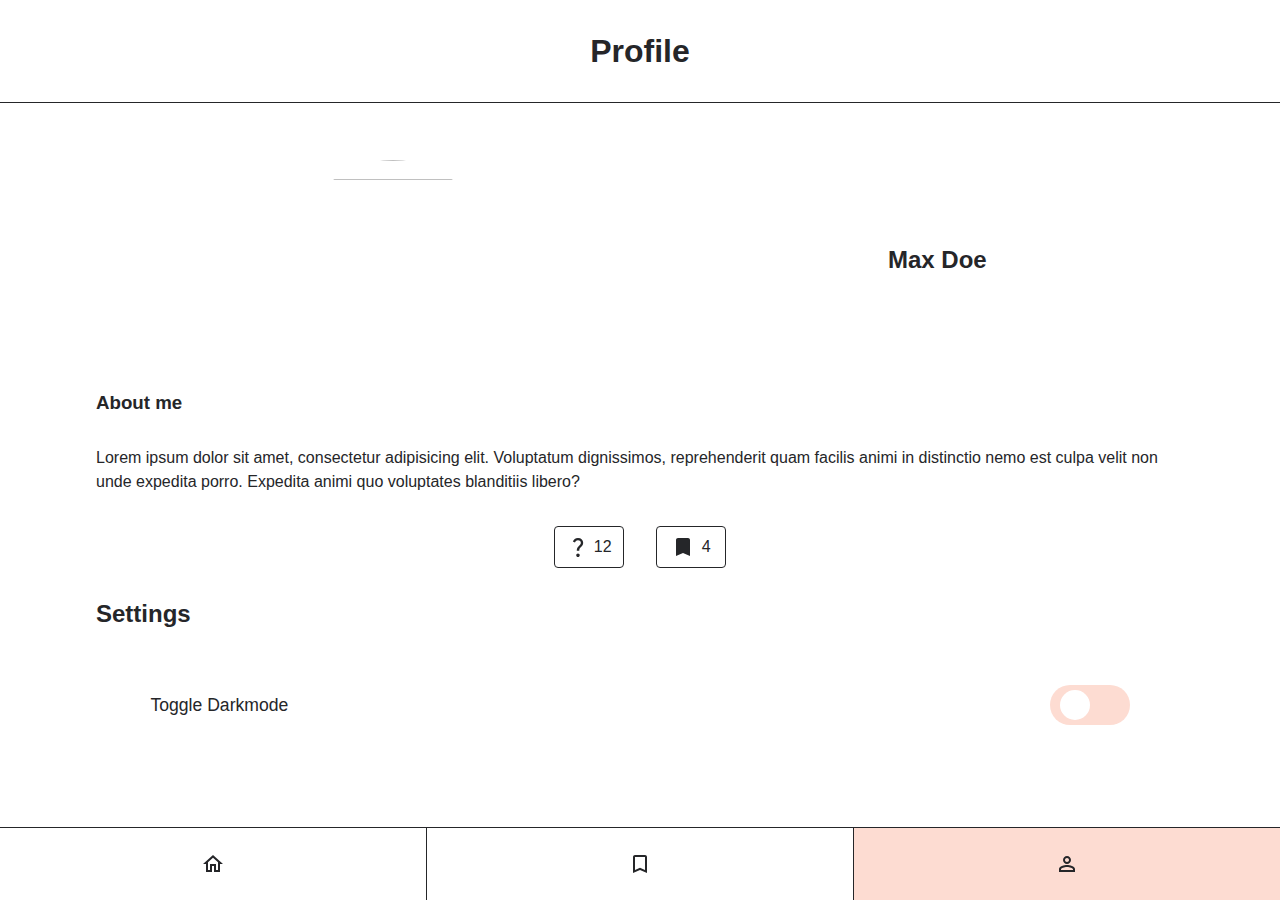
==== profile.html @ 1a622088 ""initial commit"" ====
<!DOCTYPE html>
<html lang="en">
  <head>
    <meta charset="UTF-8" />
    <meta http-equiv="X-UA-Compatible" content="IE=edge" />
    <meta name="viewport" content="width=device-width, initial-scale=1.0" />
    <title>Quiz-App</title>
    <link rel="stylesheet" href="./styles.css" />
  </head>
  <body>
    <header class="header">
      <h1 class="header__title">Profile</h1>
    </header>
    <main class="profile">
      <div class="profile__card">
        <img
          class="profile__card-img"
          src="https://source.unsplash.com/random/300x300?portrait"
          alt=""
          height="200"
          width="200"
        />
        <h2 class="profile-card__name">Max Doe</h2>
      </div>
      <h3>About me</h3>
      <p>
        Lorem ipsum dolor sit amet, consectetur adipisicing elit. Voluptatum
        dignissimos, reprehenderit quam facilis animi in distinctio nemo est
        culpa velit non unde expedita porro. Expedita animi quo voluptates
        blanditiis libero?
      </p>
      <ul class="counter-list">
        <li class="counter-list__item">
          <svg
            xmlns="http://www.w3.org/2000/svg"
            height="24"
            width="24"
            viewbox="0 0 48 48"
            fill="currentColor"
          >
            <path
              d="M21.55 31.5q.05-3.6.825-5.25.775-1.65 2.925-3.6 2.1-1.9 3.225-3.525t1.125-3.475q0-2.25-1.5-3.75t-4.2-1.5q-2.6 0-4 1.475T17.9 14.95l-4.2-1.85q1.1-2.95 3.725-5.025T23.95 6q5 0 7.7 2.775t2.7 6.675q0 2.4-1.025 4.35-1.025 1.95-3.275 4.1-2.45 2.35-2.95 3.6t-.55 4Zm2.4 12.5q-1.45 0-2.475-1.025Q20.45 41.95 20.45 40.5q0-1.45 1.025-2.475Q22.5 37 23.95 37q1.45 0 2.475 1.025Q27.45 39.05 27.45 40.5q0 1.45-1.025 2.475Q25.4 44 23.95 44Z"
            />
          </svg>
          <span>12</span>
        </li>
        <li class="counter-list__item">
          <svg
            xmlns="http://www.w3.org/2000/svg"
            height="24px"
            viewbox="0 0 24 24"
            width="24px"
            fill="currentColor"
          >
            <path d="M0 0h24v24H0V0z" fill="none" />
            <path d="M17 3H7c-1.1 0-2 .9-2 2v16l7-3 7 3V5c0-1.1-.9-2-2-2z" />
          </svg>
          <span>4</span>
        </li>
      </ul>
      <h2 id="title">Settings</h2>
      <form class="profile__settings" aria-labelledby="title">
        <input
          type="checkbox"
          id="switch-darkmode"
          class="profile__settings-darkmode-input"
          data-js="darkmode-input"
        />
        <label for="switch-darkmode" class="profile__settings-darkmode-label"
          >Toggle Darkmode</label
        >
      </form>
    </main>

    <nav class="navigation">
      <ul class="navigation__list">
        <li class="navigation__list-item">
          <a
            class="navigation__link"
            href="index.html"
            aria-label="go to home page"
          >
            <svg
              xmlns="http://www.w3.org/2000/svg"
              height="24px"
              viewbox="0 0 24 24"
              width="24px"
            >
              <path
                d="M12 5.69l5 4.5V18h-2v-6H9v6H7v-7.81l5-4.5M12 3L2 12h3v8h6v-6h2v6h6v-8h3L12 3z"
              />
            </svg>
          </a>
        </li>
        <li class="navigation__list-item">
          <a
            class="navigation__link"
            href="bookmarks.html"
            aria-label="go to bookmarks page"
          >
            <svg
              xmlns="http://www.w3.org/2000/svg"
              height="24px"
              viewbox="0 0 24 24"
              width="24px"
            >
              <path
                d="M17 3H7c-1.1 0-2 .9-2 2v16l7-3 7 3V5c0-1.1-.9-2-2-2zm0 15l-5-2.18L7 18V5h10v13z"
              />
            </svg>
          </a>
        </li>
        <li class="navigation__list-item navigation__list-item--active">
          <a
            class="navigation__link"
            href="profile.html"
            aria-label="go to profile page"
          >
            <svg
              xmlns="http://www.w3.org/2000/svg"
              height="24px"
              viewbox="0 0 24 24"
              width="24px"
            >
              <path
                d="M12 6c1.1 0 2 .9 2 2s-.9 2-2 2-2-.9-2-2 .9-2 2-2m0 9c2.7 0 5.8 1.29 6 2v1H6v-.99c.2-.72 3.3-2.01 6-2.01m0-11C9.79 4 8 5.79 8 8s1.79 4 4 4 4-1.79 4-4-1.79-4-4-4zm0 9c-2.67 0-8 1.34-8 4v3h16v-3c0-2.66-5.33-4-8-4z"
              />
            </svg>
          </a>
        </li>
      </ul>
    </nav>
  </body>
</html>
---- styles.css ----
@import "./global.css";

@import "./components/bookmark/bookmark.css";
@import "./components/card-list/card-list.css";
@import "./components/card/card.css";
@import "./components/header/header.css";
@import "./components/navigation/navigation.css";
@import "./components/profile/profile.css";
@import "./components/counter-list/counter-list.css";
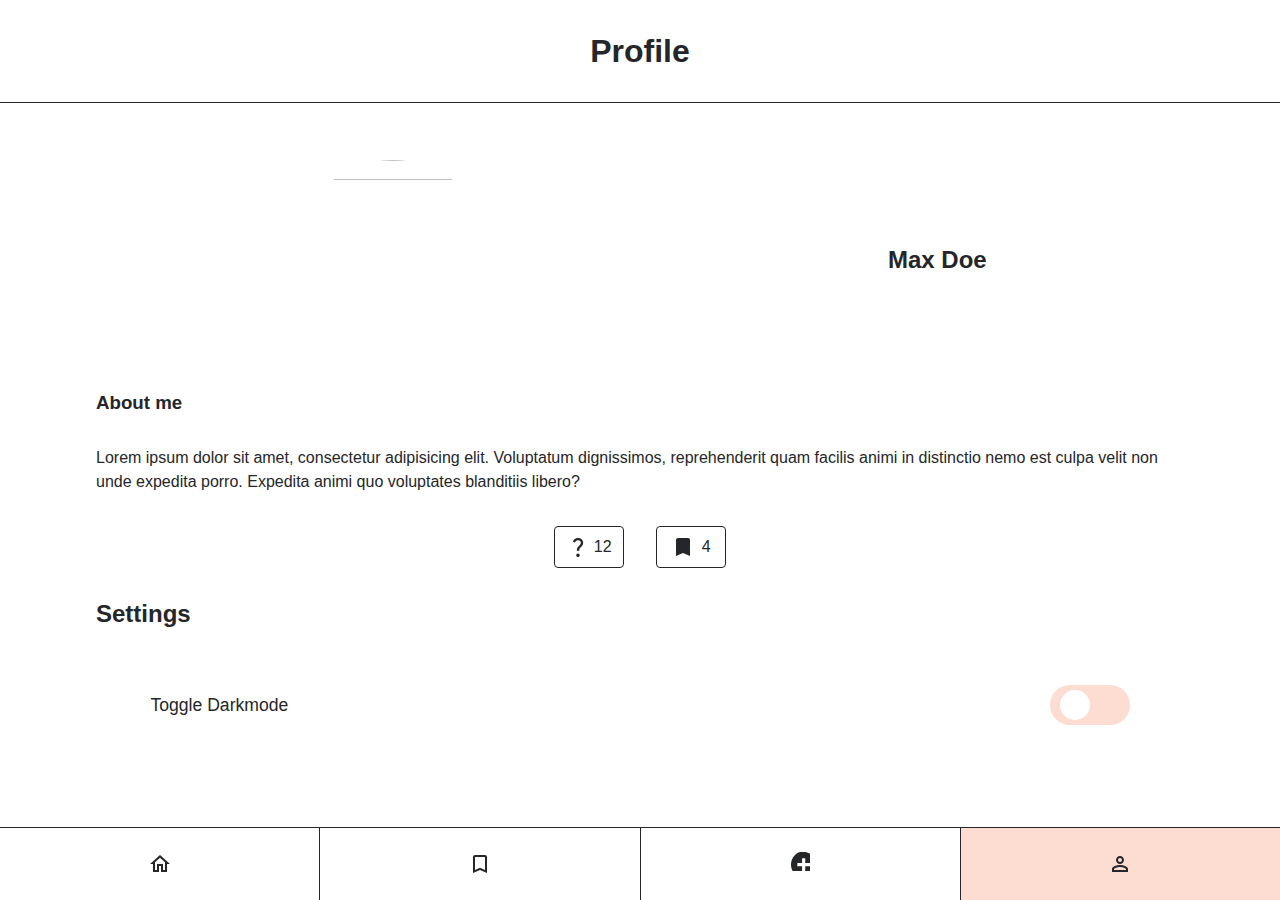
==== commit d8af41d3: "Add form.html and update navigation" ====
--- a/profile.html
+++ b/profile.html
@@ -110,6 +110,24 @@
             </svg>
           </a>
         </li>
+        <li class="navigation__list-item">
+          <a
+            class="navigation__link"
+            href="form.html"
+            aria-label="go to form page"
+          >
+            <svg
+              xmlns="http://www.w3.org/2000/svg"
+              height="19px"
+              viewbox="0 0 24 24"
+              width="19px"
+            >
+              <path
+                d="M12,0C7.164,0,0,7.164,0,16s7.164,16,16,16s16-7.164,16-16S24.836,0,16,0z M24,18h-6v6h-4v-6H8v-4 h6V8h4v6h6V18z"
+              />
+            </svg>
+          </a>
+        </li>
         <li class="navigation__list-item navigation__list-item--active">
           <a
             class="navigation__link"
--- a/styles.css
+++ b/styles.css
@@ -7,3 +7,4 @@
 @import "./components/navigation/navigation.css";
 @import "./components/profile/profile.css";
 @import "./components/counter-list/counter-list.css";
+@import "./components/form/form.css";
